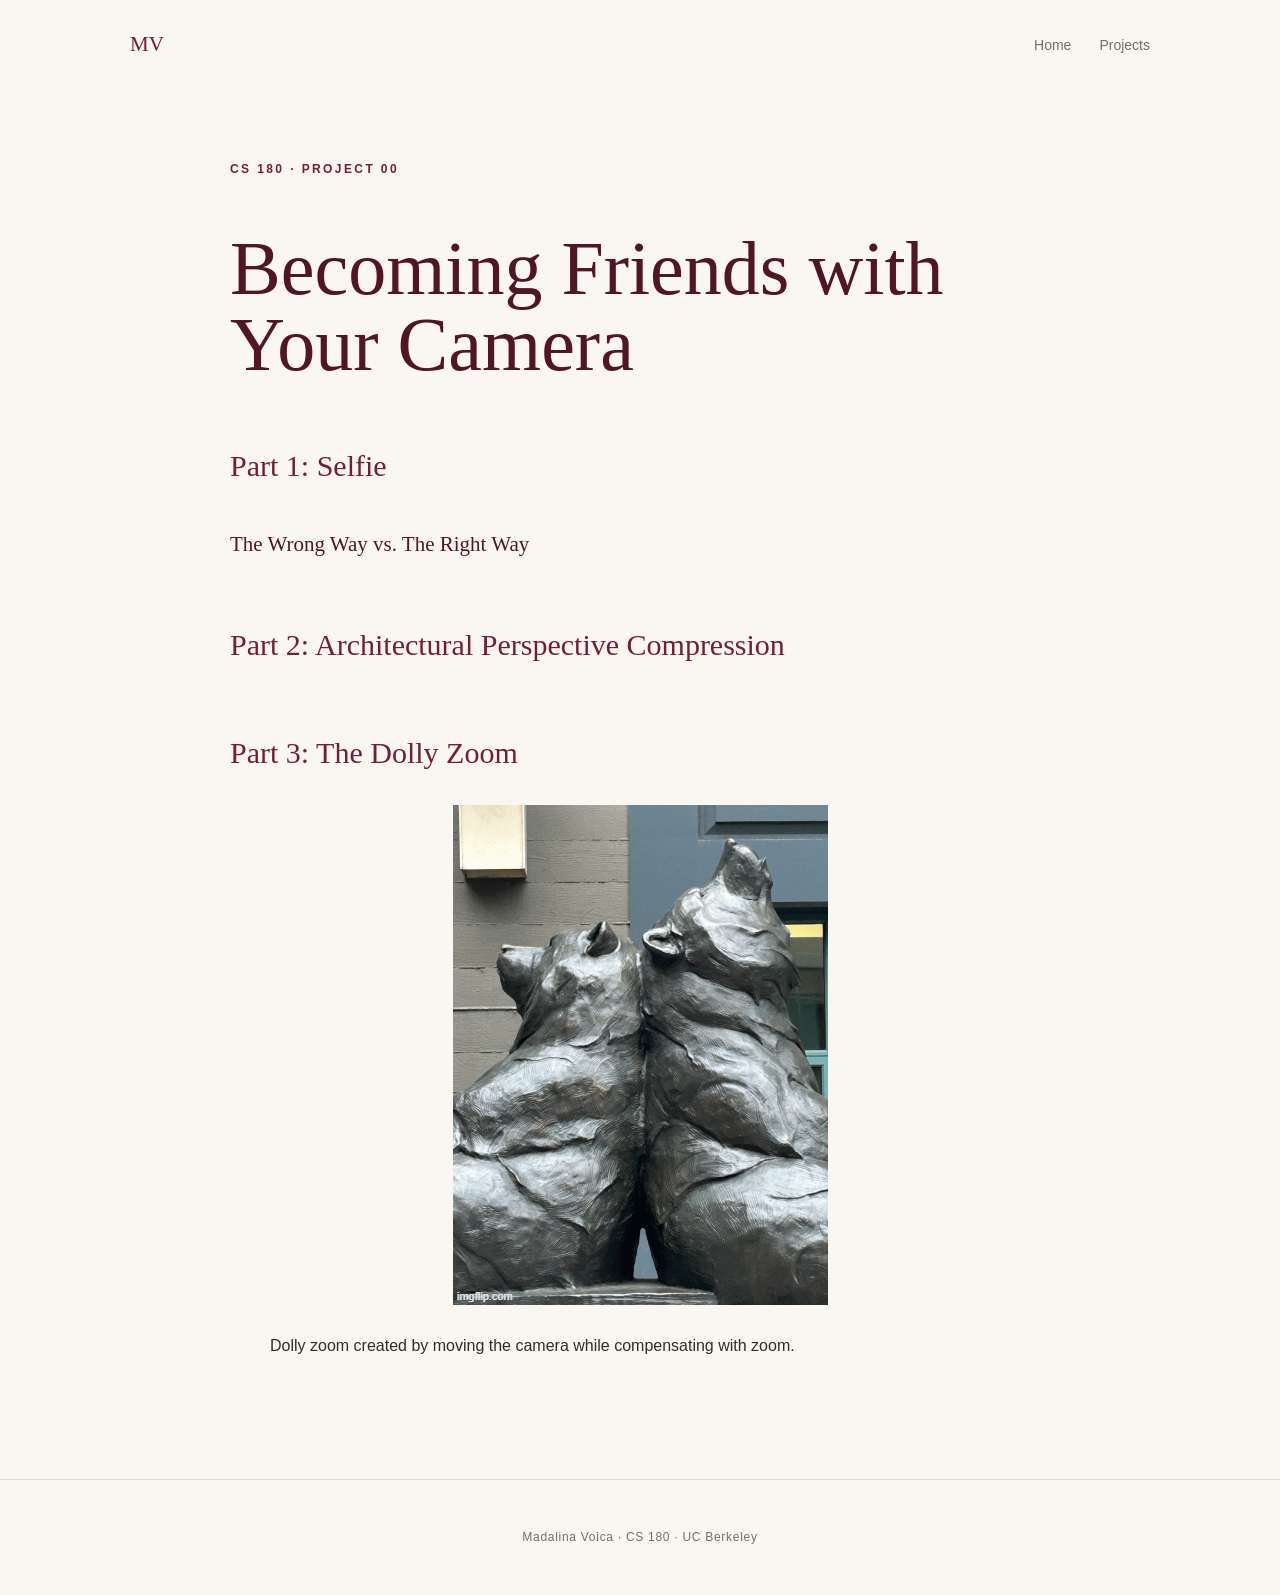
==== 0/index.html @ 6bee02c8 "fixed typo" ====
<!DOCTYPE html>
<html lang="en">
<head>
    <meta charset="UTF-8">
    <meta name="viewport" content="width=device-width, initial-scale=1.0">

    <title>Project 0 | CS180</title>

    <link rel="stylesheet" href="../style.css">
</head>

<body>

    <header class="site-header">
        <a class="logo" href="../index.html">MV</a>

        <nav>
            <a href="../index.html">Home</a>
            <a href="../index.html#projects">Projects</a>
        </nav>
    </header>

    <main class="page-container">

        <p class="eyebrow">CS 180 · Project 00</p>

        <h1 class="page-title">
            Becoming Friends with Your Camera
        </h1>


        <h2>Part 1: Selfie</h2>

        <h3>The Wrong Way vs. The Right Way</h3>

       

        <!--images here -->


        <h2>Part 2: Architectural Perspective Compression</h2>

      
        <!--images here -->


        <h2>Part 3: The Dolly Zoom</h2>

        <figure>
        <img src="./images/dolly_zoom.gif" alt="Dolly zoom effect">
        <figcaption>
            Dolly zoom created by moving the camera while compensating with zoom.
        </figcaption>


        <!-- your images / GIF here -->

    </main>

    <footer>
        <p>Madalina Voica · CS 180 · UC Berkeley</p>
    </footer>

</body>
</html>
---- style.css ----
:root {
    --cream: #faf7f2;
    --blush: #f4e7e8;
    --maroon: #741f31;
    --maroon-dark: #521622;

    --text: #342a2b;
    --text-light: #786b6d;
    --border: #e4d8d6;
}

* {
    box-sizing: border-box;
}

html {
    scroll-behavior: smooth;
}

body {
    margin: 0;

    background: var(--cream);
    color: var(--text);

    font-family: "Helvetica Neue", Arial, sans-serif;

    line-height: 1.6;
}

a {
    color: inherit;
    text-decoration: none;
}


/* Header */

.site-header {
    max-width: 1100px;
    margin: 0 auto;

    padding: 28px 40px;

    display: flex;
    justify-content: space-between;
    align-items: center;
}

.logo {
    font-family: Georgia, "Times New Roman", serif;
    font-size: 21px;

    color: var(--maroon);
}

nav {
    display: flex;
    gap: 28px;
}

nav a {
    font-size: 14px;
    color: var(--text-light);
}

nav a:hover {
    color: var(--maroon);
}


/* Hero */

.hero {
    max-width: 1000px;

    margin: 100px auto 140px;

    padding: 0 40px;
}

.eyebrow {
    margin: 0 0 18px;

    color: var(--maroon);

    text-transform: uppercase;
    letter-spacing: 0.2em;

    font-size: 12px;
    font-weight: 600;
}

.hero h1 {
    margin: 0;

    font-family: Georgia, "Times New Roman", serif;

    font-size: clamp(58px, 8vw, 105px);
    line-height: 0.95;

    font-weight: 400;
    letter-spacing: -0.04em;

    color: var(--maroon-dark);
}

.hero h1 span {
    display: block;

    font-style: italic;

    color: var(--maroon);
}

.hero-description {
    max-width: 560px;

    margin-top: 30px;

    font-family: Georgia, "Times New Roman", serif;

    font-size: 19px;

    color: var(--text-light);
}


/* Projects */

.projects-section {
    background: var(--blush);

    padding: 90px 40px 110px;
}

.section-heading,
.project-list {
    max-width: 1000px;

    margin-left: auto;
    margin-right: auto;
}

.section-heading {
    margin-bottom: 35px;
}

.section-heading h2 {
    margin: 0;

    font-family: Georgia, "Times New Roman", serif;

    font-size: 48px;
    font-weight: 400;

    color: var(--maroon-dark);
}

.project-list {
    border-top: 1px solid var(--border);
}

.project-row {
    display: grid;
    grid-template-columns: 60px 1fr 40px;

    gap: 20px;

    align-items: center;

    padding: 30px 0;

    border-bottom: 1px solid var(--border);

    transition: padding-left 0.2s ease;
}

.project-row:hover {
    padding-left: 8px;
}

.project-number {
    font-family: Georgia, "Times New Roman", serif;

    font-style: italic;
    font-size: 17px;

    color: var(--maroon);
}

.project-row h3 {
    margin: 0 0 4px;

    font-family: Georgia, "Times New Roman", serif;

    font-size: 24px;
    font-weight: 400;

    color: var(--maroon-dark);
}

.project-row p {
    margin: 0;

    font-size: 14px;

    color: var(--text-light);
}

.arrow {
    text-align: right;

    color: var(--maroon);

    font-size: 20px;
}


/* General project pages */

.page-container {
    max-width: 900px;

    margin: 70px auto 120px;

    padding: 0 40px;
}

.page-title {
    margin-bottom: 25px;

    font-family: Georgia, "Times New Roman", serif;

    font-size: clamp(46px, 7vw, 76px);
    line-height: 1;

    font-weight: 400;

    color: var(--maroon-dark);
}

.page-container h2 {
    margin-top: 60px;

    font-family: Georgia, "Times New Roman", serif;

    font-size: 30px;
    font-weight: 400;

    color: var(--maroon);
}

.page-container h3 {
    margin-top: 38px;

    font-family: Georgia, "Times New Roman", serif;

    font-size: 21px;
    font-weight: 400;

    color: var(--maroon-dark);
}

.page-container img {
    display: block;

    max-width: 100%;

    margin: 28px auto;
}


/* Footer */

footer {
    padding: 36px;

    text-align: center;

    border-top: 1px solid var(--border);

    font-size: 12px;
    letter-spacing: 0.06em;

    color: var(--text-light);
}


/* Mobile */

@media (max-width: 600px) {

    .site-header {
        padding: 22px;
    }

    .hero {
        margin: 65px auto 90px;

        padding: 0 22px;
    }

    .projects-section {
        padding: 65px 22px 80px;
    }

    .project-row {
        grid-template-columns: 45px 1fr 25px;
    }

    .page-container {
        padding: 0 22px;
    }
}
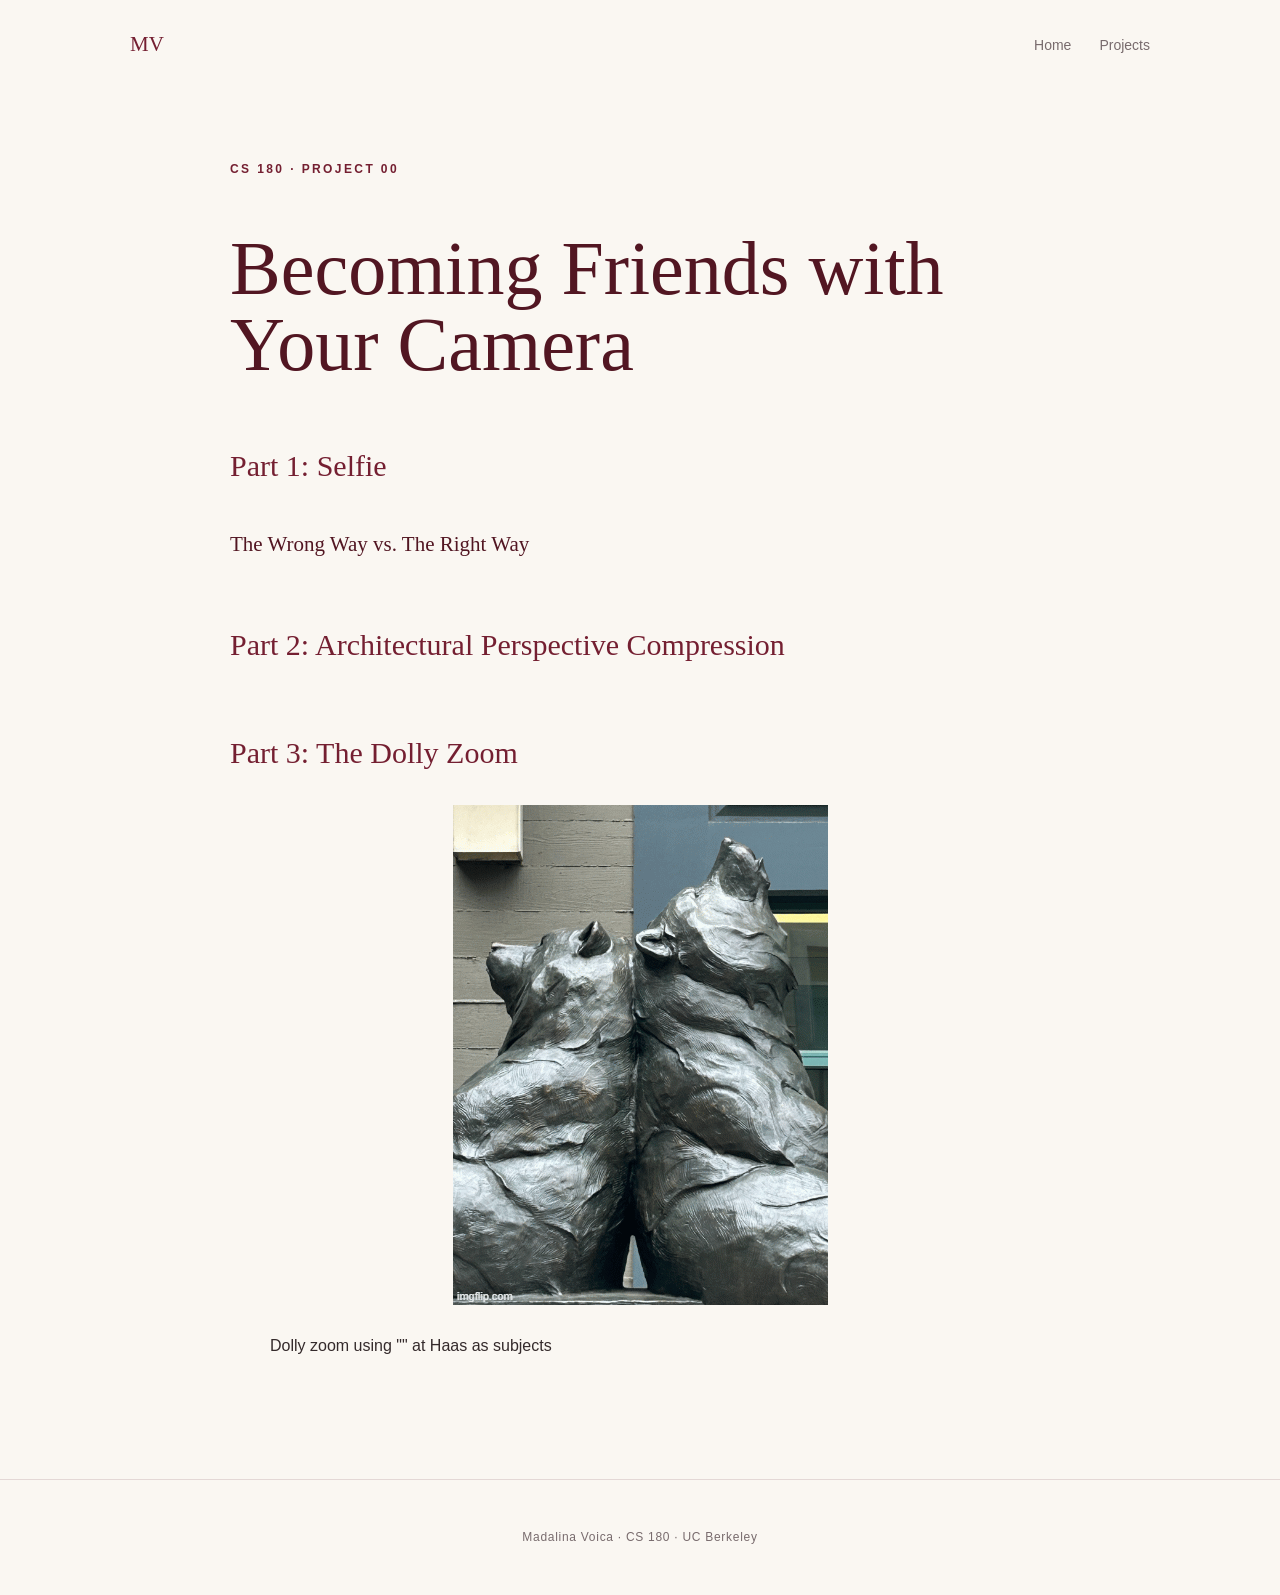
==== commit 5898aef8: "Update index.html" ====
--- a/0/index.html
+++ b/0/index.html
@@ -47,9 +47,9 @@
         <h2>Part 3: The Dolly Zoom</h2>
 
         <figure>
-        <img src="./images/dolly_zoom.gif" alt="Dolly zoom effect">
+        <img src="./images/b02m7a.gif" alt="Dolly zoom effect">
         <figcaption>
-            Dolly zoom created by moving the camera while compensating with zoom.
+            Dolly zoom using "" at Haas as subjects
         </figcaption>
 
 
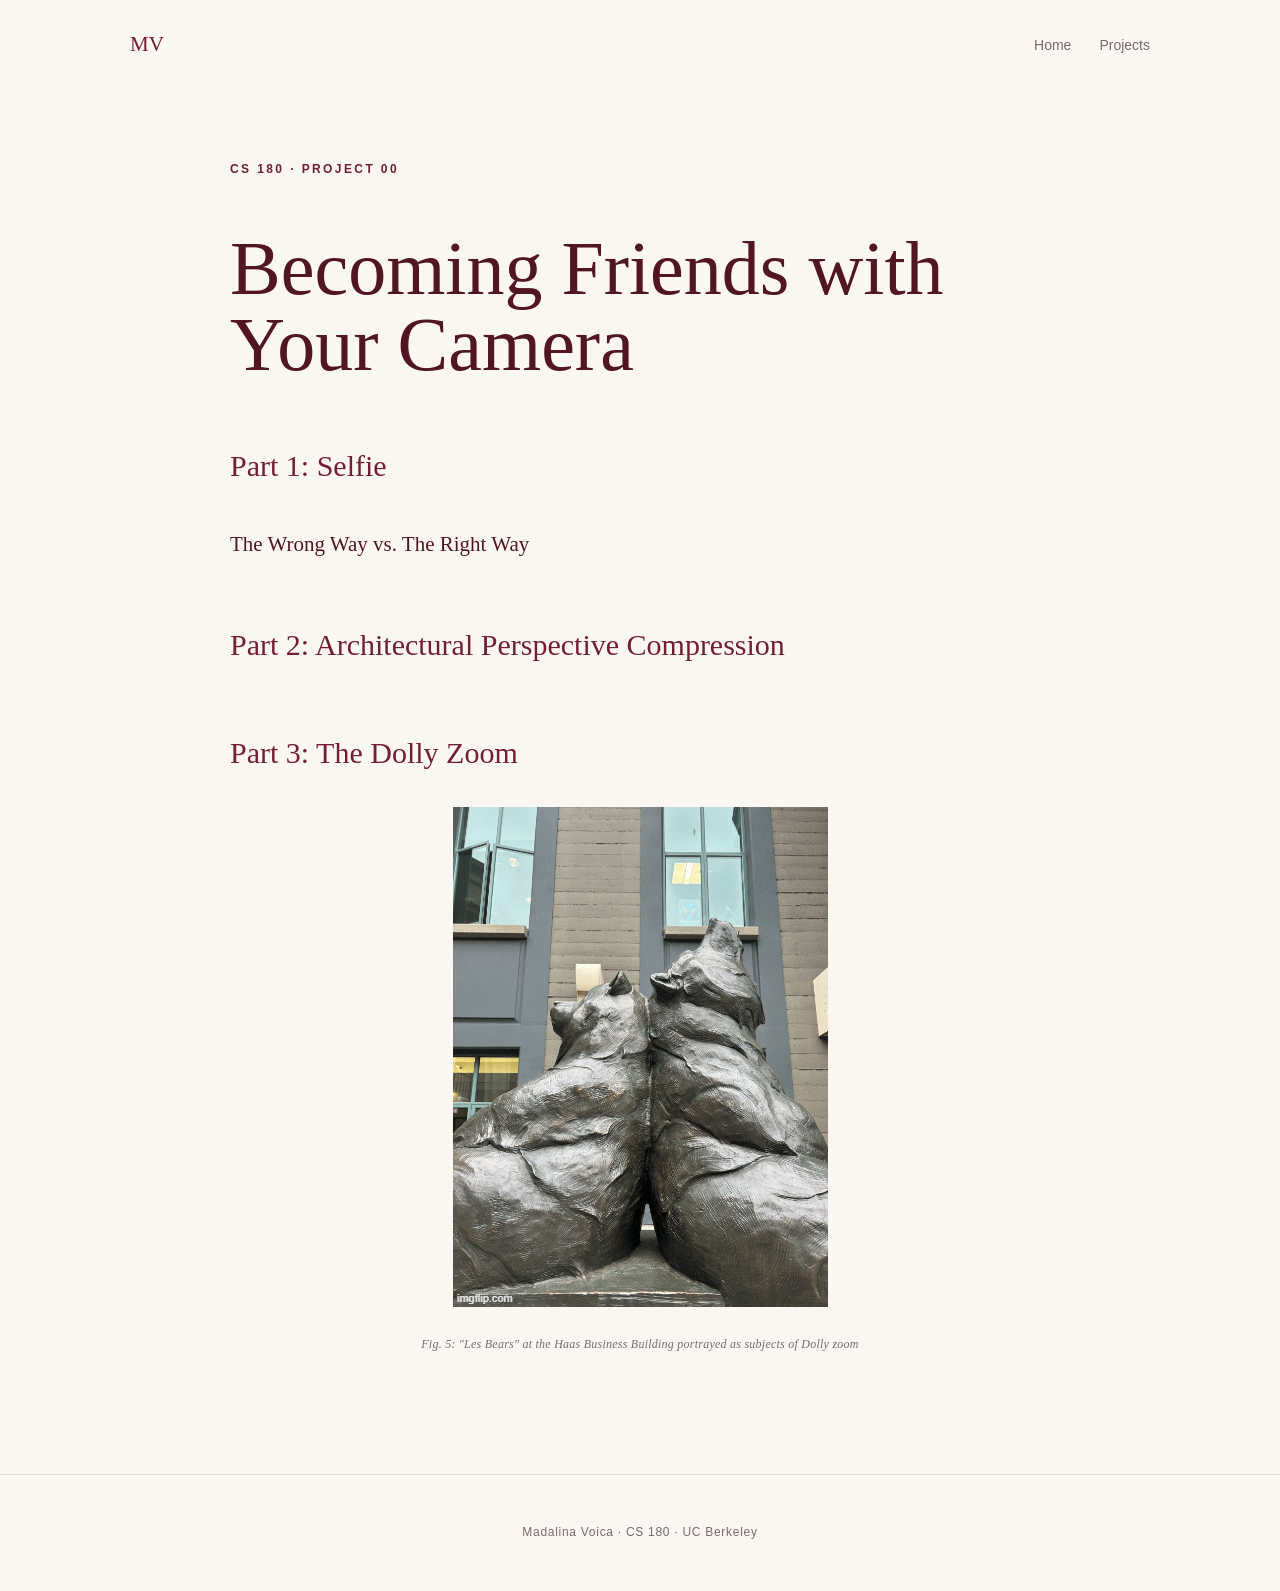
==== commit cb848ff2: "Update index.html updated caption of dolly zoom" ====
--- a/0/index.html
+++ b/0/index.html
@@ -49,7 +49,7 @@
         <figure>
         <img src="./images/b02m7a.gif" alt="Dolly zoom effect">
         <figcaption>
-            Dolly zoom using "" at Haas as subjects
+           Fig. 5: "Les Bears" at the Haas Business Building portrayed as subjects of Dolly zoom 
         </figcaption>
 
 
--- a/style.css
+++ b/style.css
@@ -270,6 +270,26 @@
     margin: 28px auto;
 }
 
+figure {
+    margin: 30px auto;
+    text-align: center;
+}
+        
+figure img {
+    display: block;
+    max-width: 100%;
+    margin: 0 auto;
+}
+
+figcaption {
+    margin-top: 8px;
+    font-family: Georgia, "Times New Roman", serif;
+    font-size: 12px;
+    font-style: italic;
+    color: var(--text-light);
+    letter-spacing: 0.02em;
+    text-align: center;
+}
 
 /* Footer */
 
@@ -311,5 +331,6 @@
 
     .page-container {
         padding: 0 22px;
-    }
-}
+        
+    }
+}
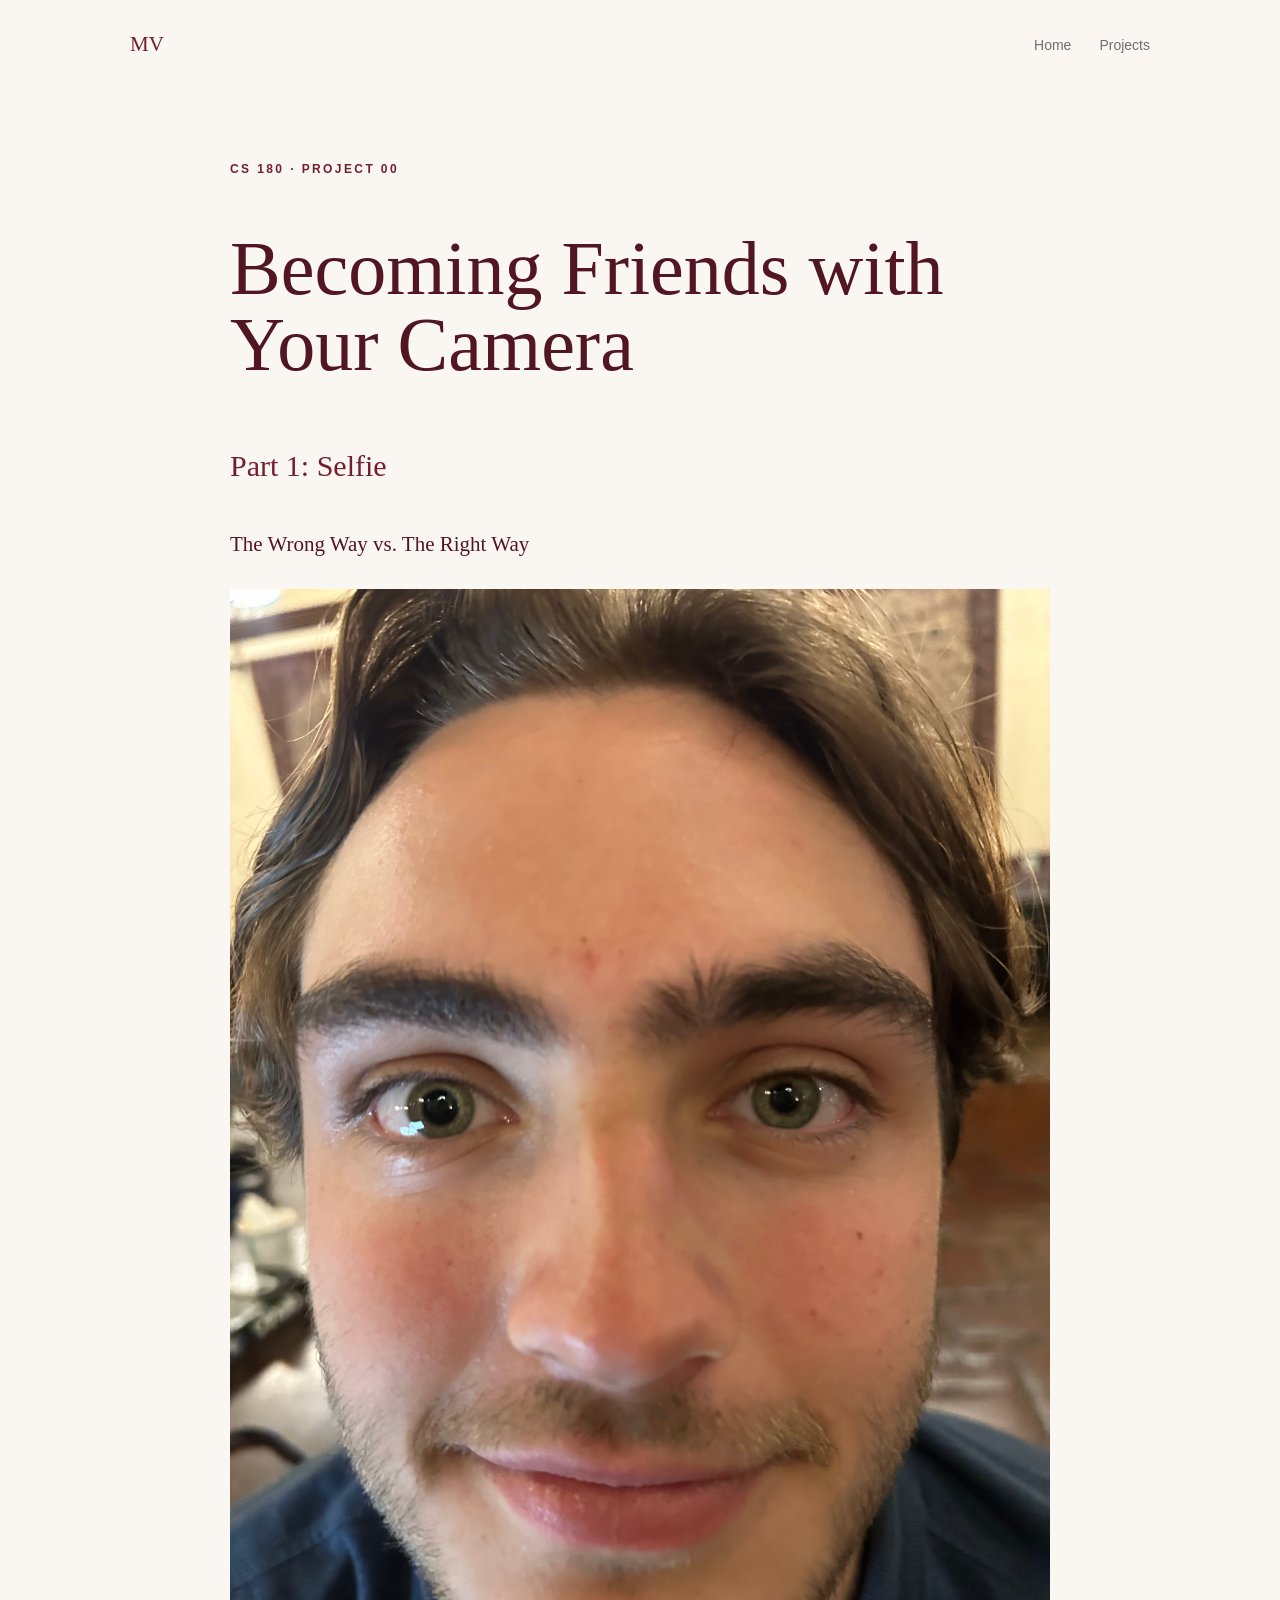
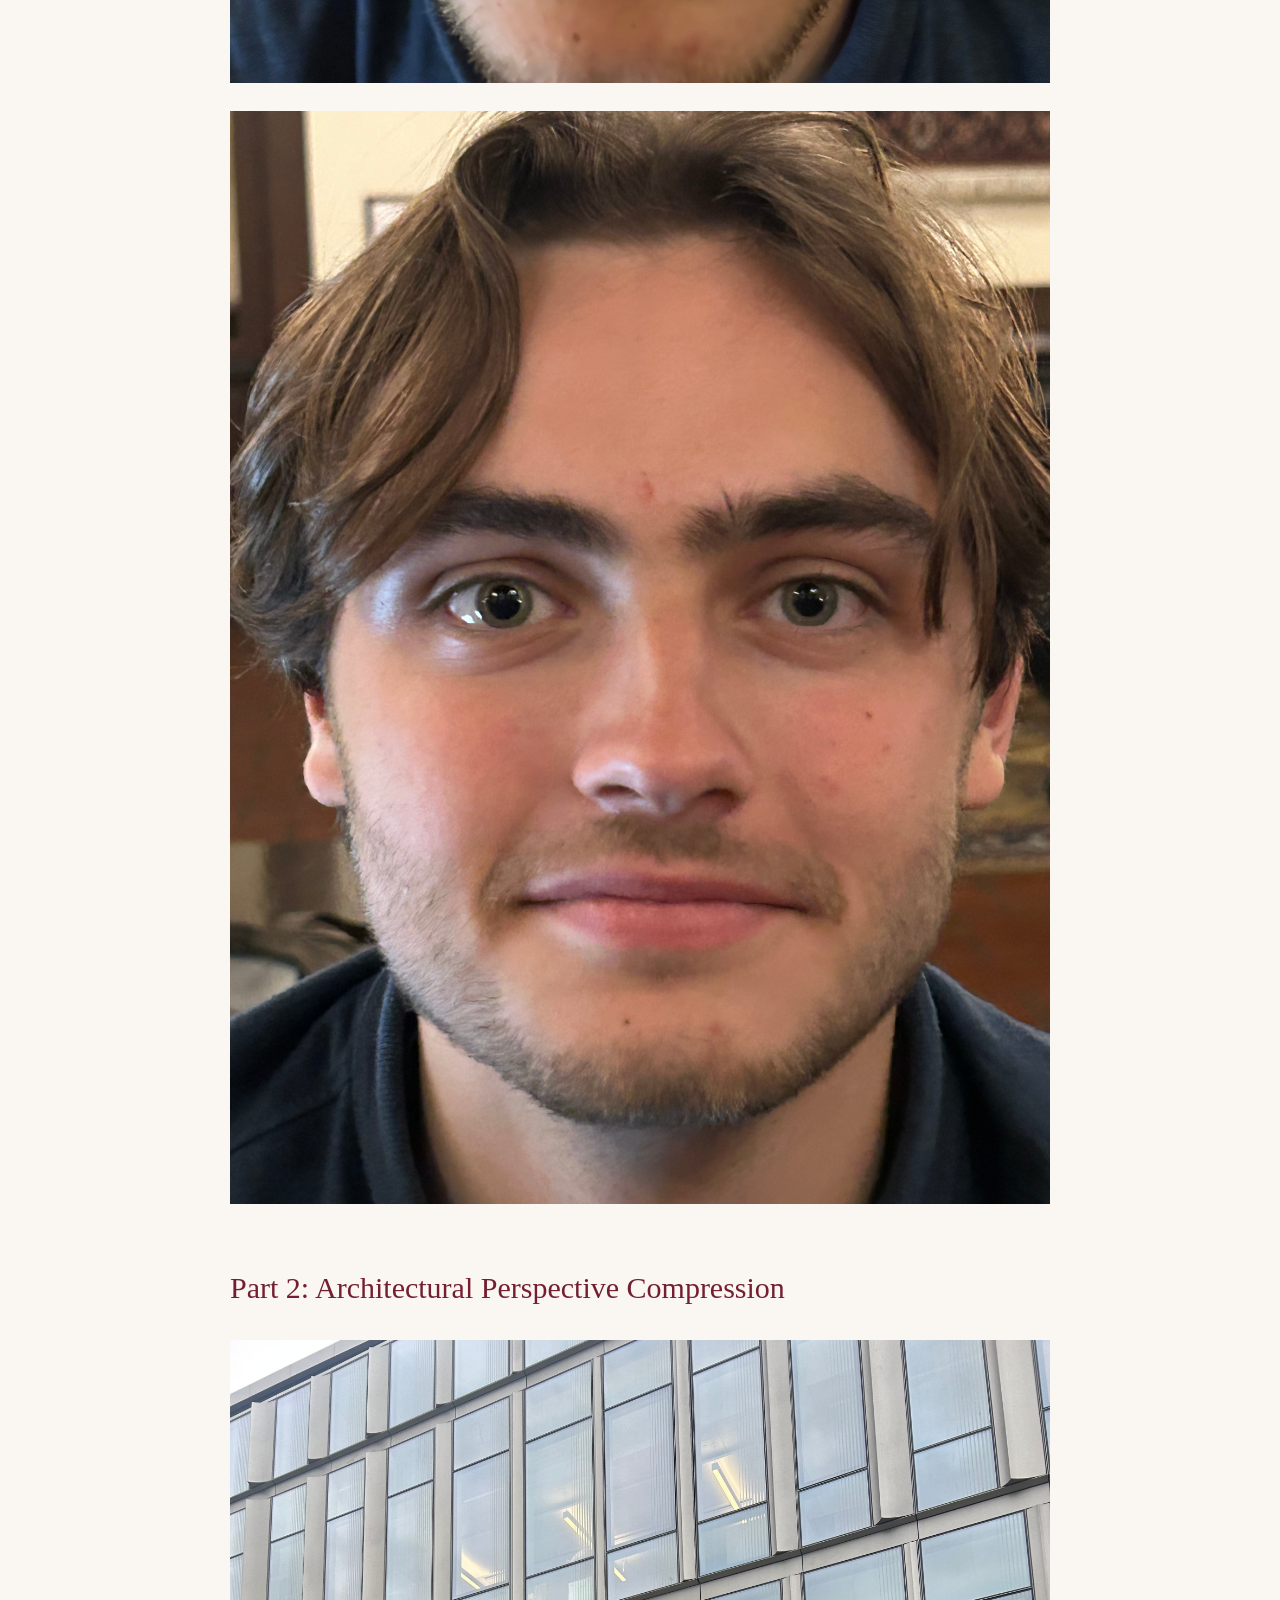
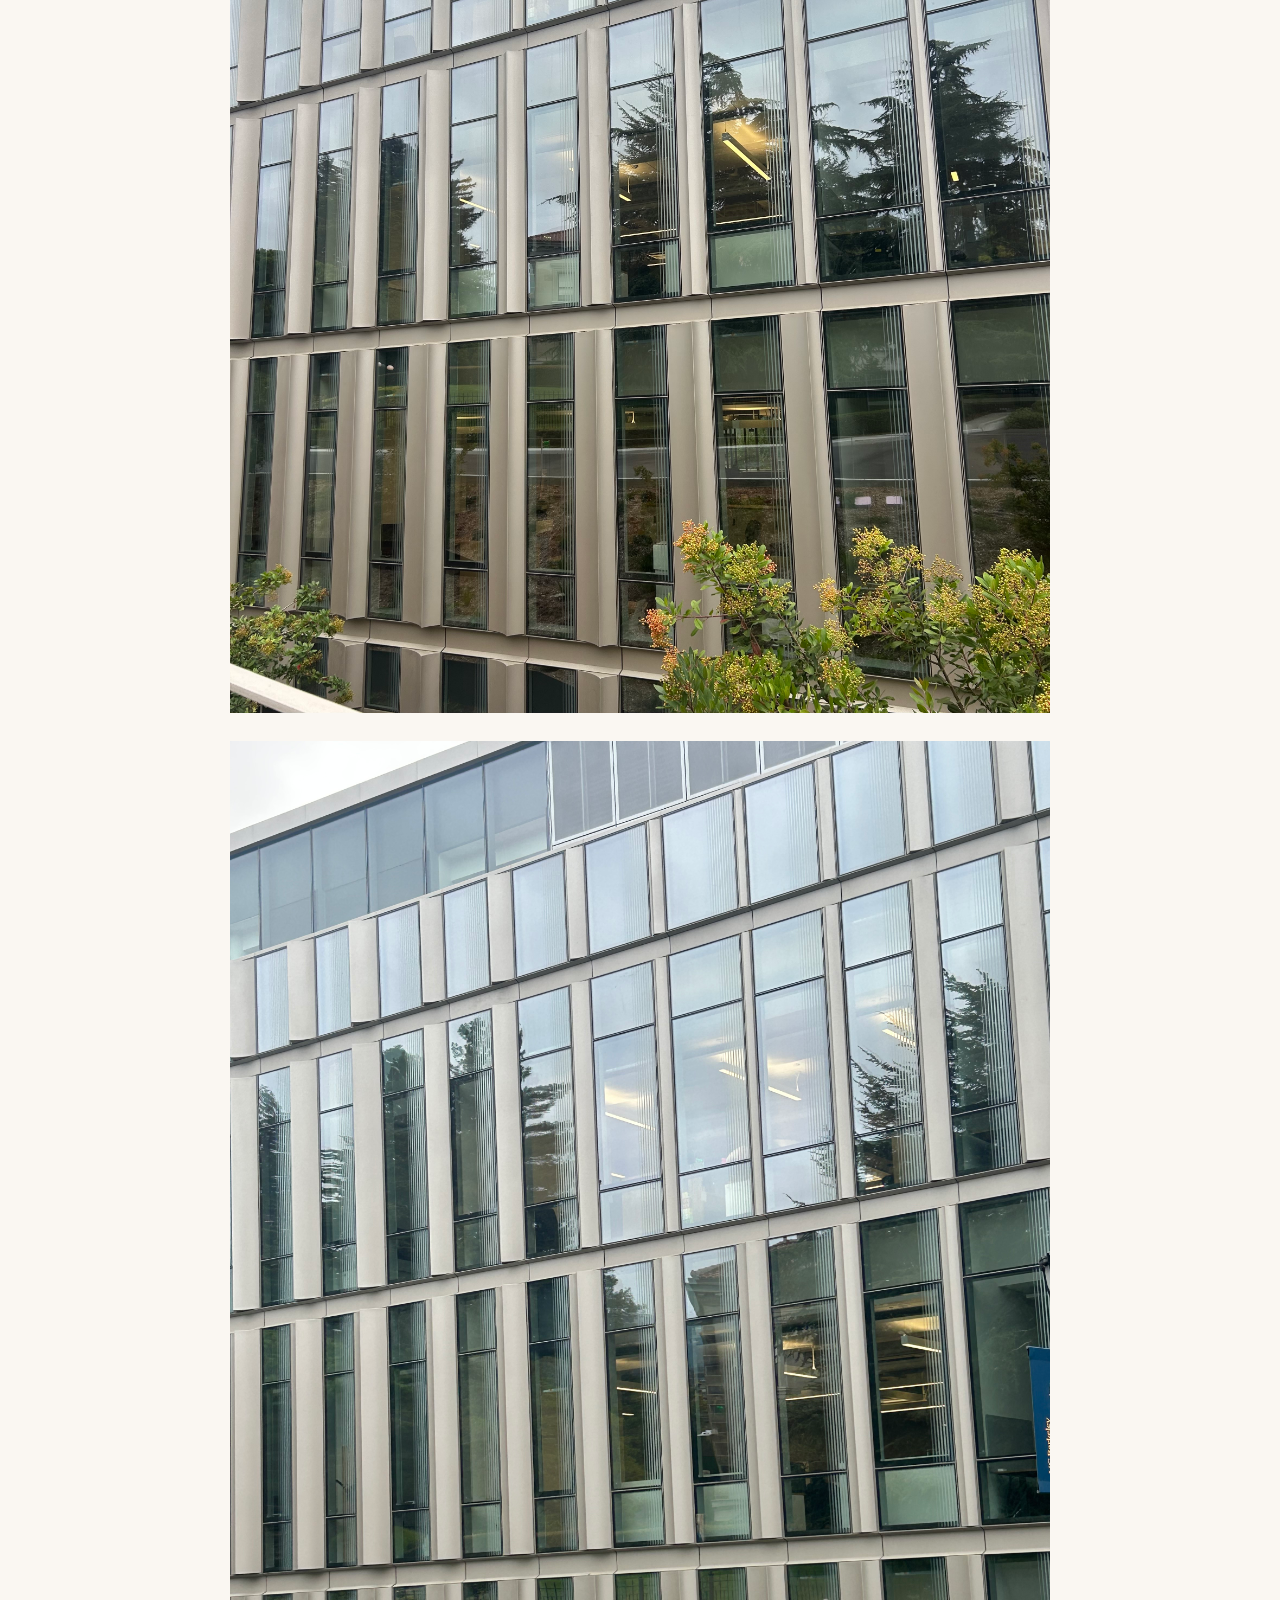
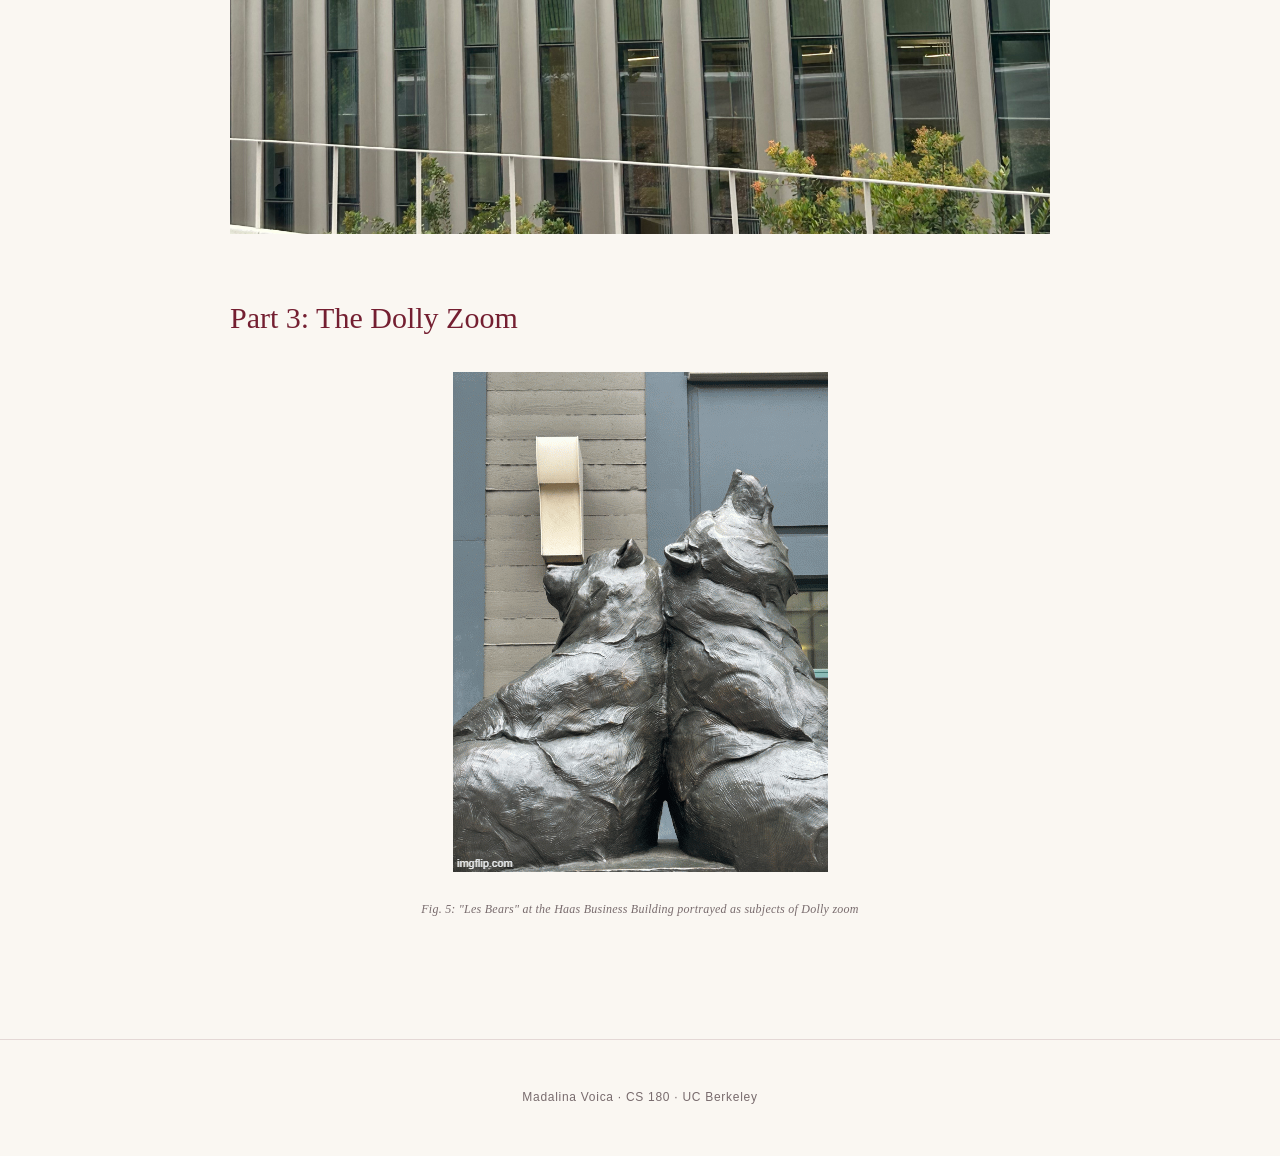
==== commit 855f7b58: "Update index.html" ====
--- a/0/index.html
+++ b/0/index.html
@@ -33,16 +33,19 @@
 
         <h3>The Wrong Way vs. The Right Way</h3>
 
-       
+        <div class="image-row">
+            <img src="./images/face_up_close.jpeg" alt="Fig. 1: Up-close picture">
+            <img src="./images/face_out.jpeg" alt="Fig. 2: Picture taken further back and zoomed in">
+        </div>
 
-        <!--images here -->
+        
 
 
         <h2>Part 2: Architectural Perspective Compression</h2>
-
-      
-        <!--images here -->
-
+        <div class="image-row">
+            <img src="./images/building_up_close.jpeg" alt="Fig. 3: The Gateway Building's facade up close">
+            <img src="./images/building_far.jpeg" alt="Fig. 3: Picture taken further back and zoomed in">
+        </div>
 
         <h2>Part 3: The Dolly Zoom</h2>
 
@@ -53,8 +56,6 @@
         </figcaption>
 
 
-        <!-- your images / GIF here -->
-
     </main>
 
     <footer>
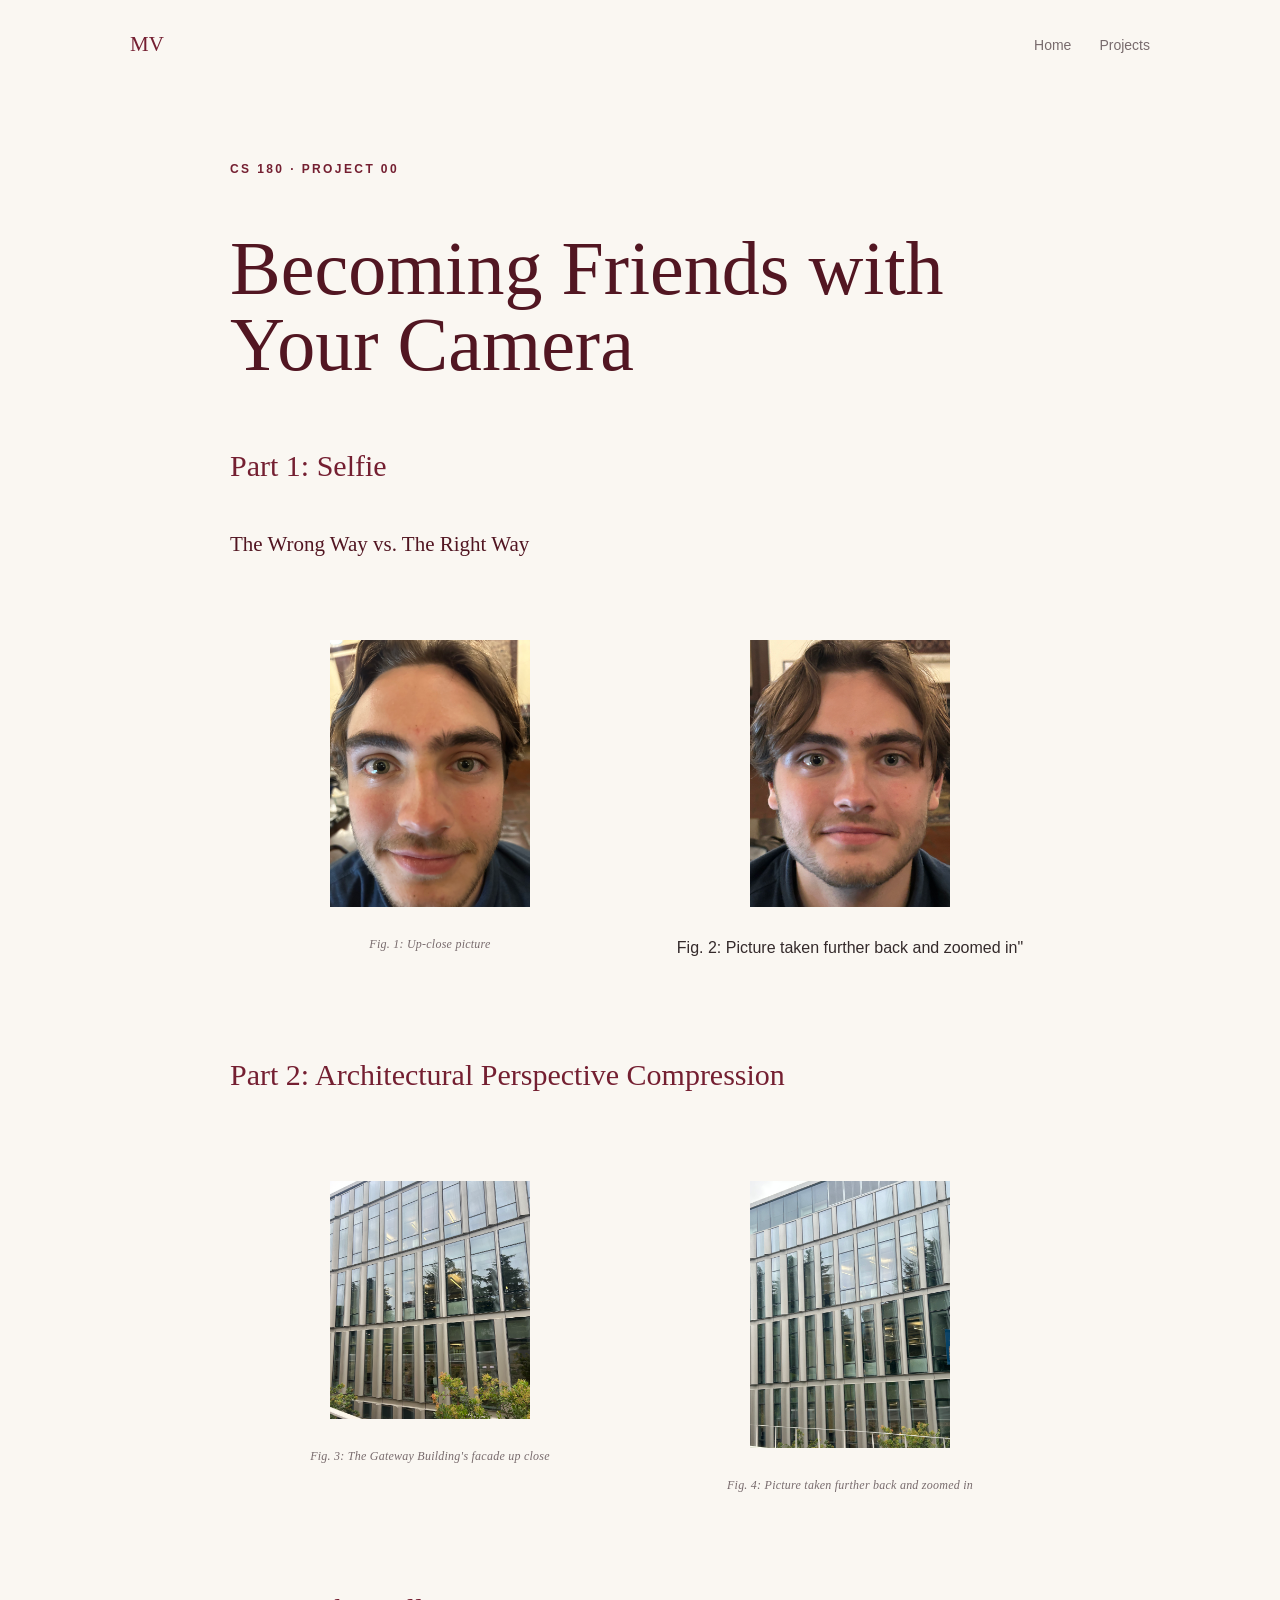
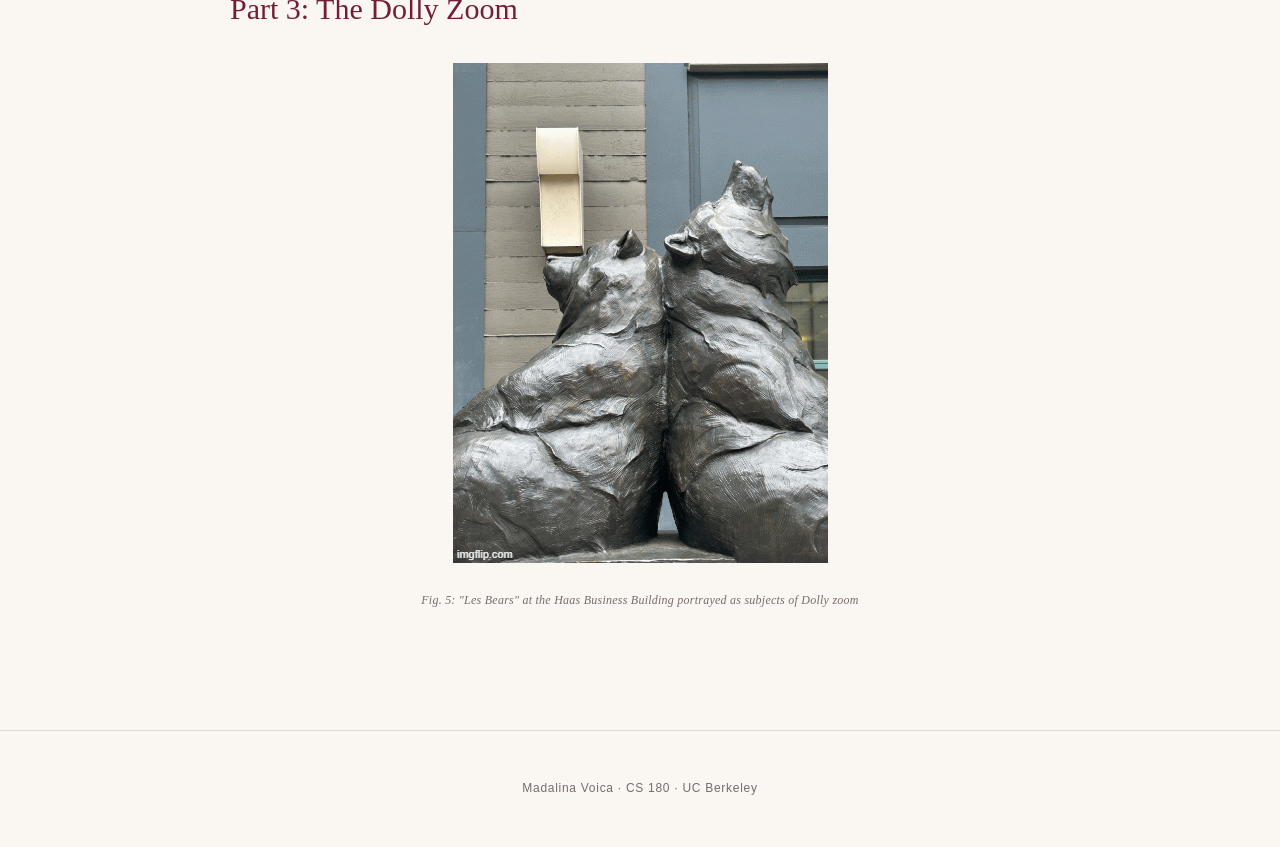
==== commit 8cb8d0ad: "Update index.html" ====
--- a/0/index.html
+++ b/0/index.html
@@ -34,8 +34,16 @@
         <h3>The Wrong Way vs. The Right Way</h3>
 
         <div class="image-row">
-            <img src="./images/face_up_close.jpeg" alt="Fig. 1: Up-close picture">
-            <img src="./images/face_out.jpeg" alt="Fig. 2: Picture taken further back and zoomed in">
+            <figure>
+              <img src="./images/face_up_close.jpeg" alt="Fig. 1: Up-close picture">
+              <figcaption>Fig. 1: Up-close picture</figcaption>
+            </figure>
+
+            <figure>
+              <img src="./images/face_out.jpeg" alt="Fig. 2: Picture taken further back and zoomed in">  
+              <figurecaption>Fig. 2: Picture taken further back and zoomed in"</figurecaption>
+            </figure>
+            
         </div>
 
         
@@ -43,8 +51,16 @@
 
         <h2>Part 2: Architectural Perspective Compression</h2>
         <div class="image-row">
-            <img src="./images/building_up_close.jpeg" alt="Fig. 3: The Gateway Building's facade up close">
-            <img src="./images/building_far.jpeg" alt="Fig. 3: Picture taken further back and zoomed in">
+            <figure>
+                <img src="./images/building_up_close.jpeg" alt="Fig. 3: The Gateway Building's facade up close">
+                <figcaption>Fig. 3: The Gateway Building's facade up close</figcaption>
+            </figure>
+
+            <figure>
+                <img src="./images/building_far.jpeg" alt="Fig. 4: Picture taken further back and zoomed in">
+                <figcaption>Fig. 4: Picture taken further back and zoomed in</figcaption>
+            </figure>
+            
         </div>
 
         <h2>Part 3: The Dolly Zoom</h2>
--- a/style.css
+++ b/style.css
@@ -291,6 +291,15 @@
     text-align: center;
 }
 
+.image-row {
+    display: flex;
+    gap: 20px;
+}
+
+.image-row img {
+    width: 50%;
+    height: auto;
+}
 /* Footer */
 
 footer {
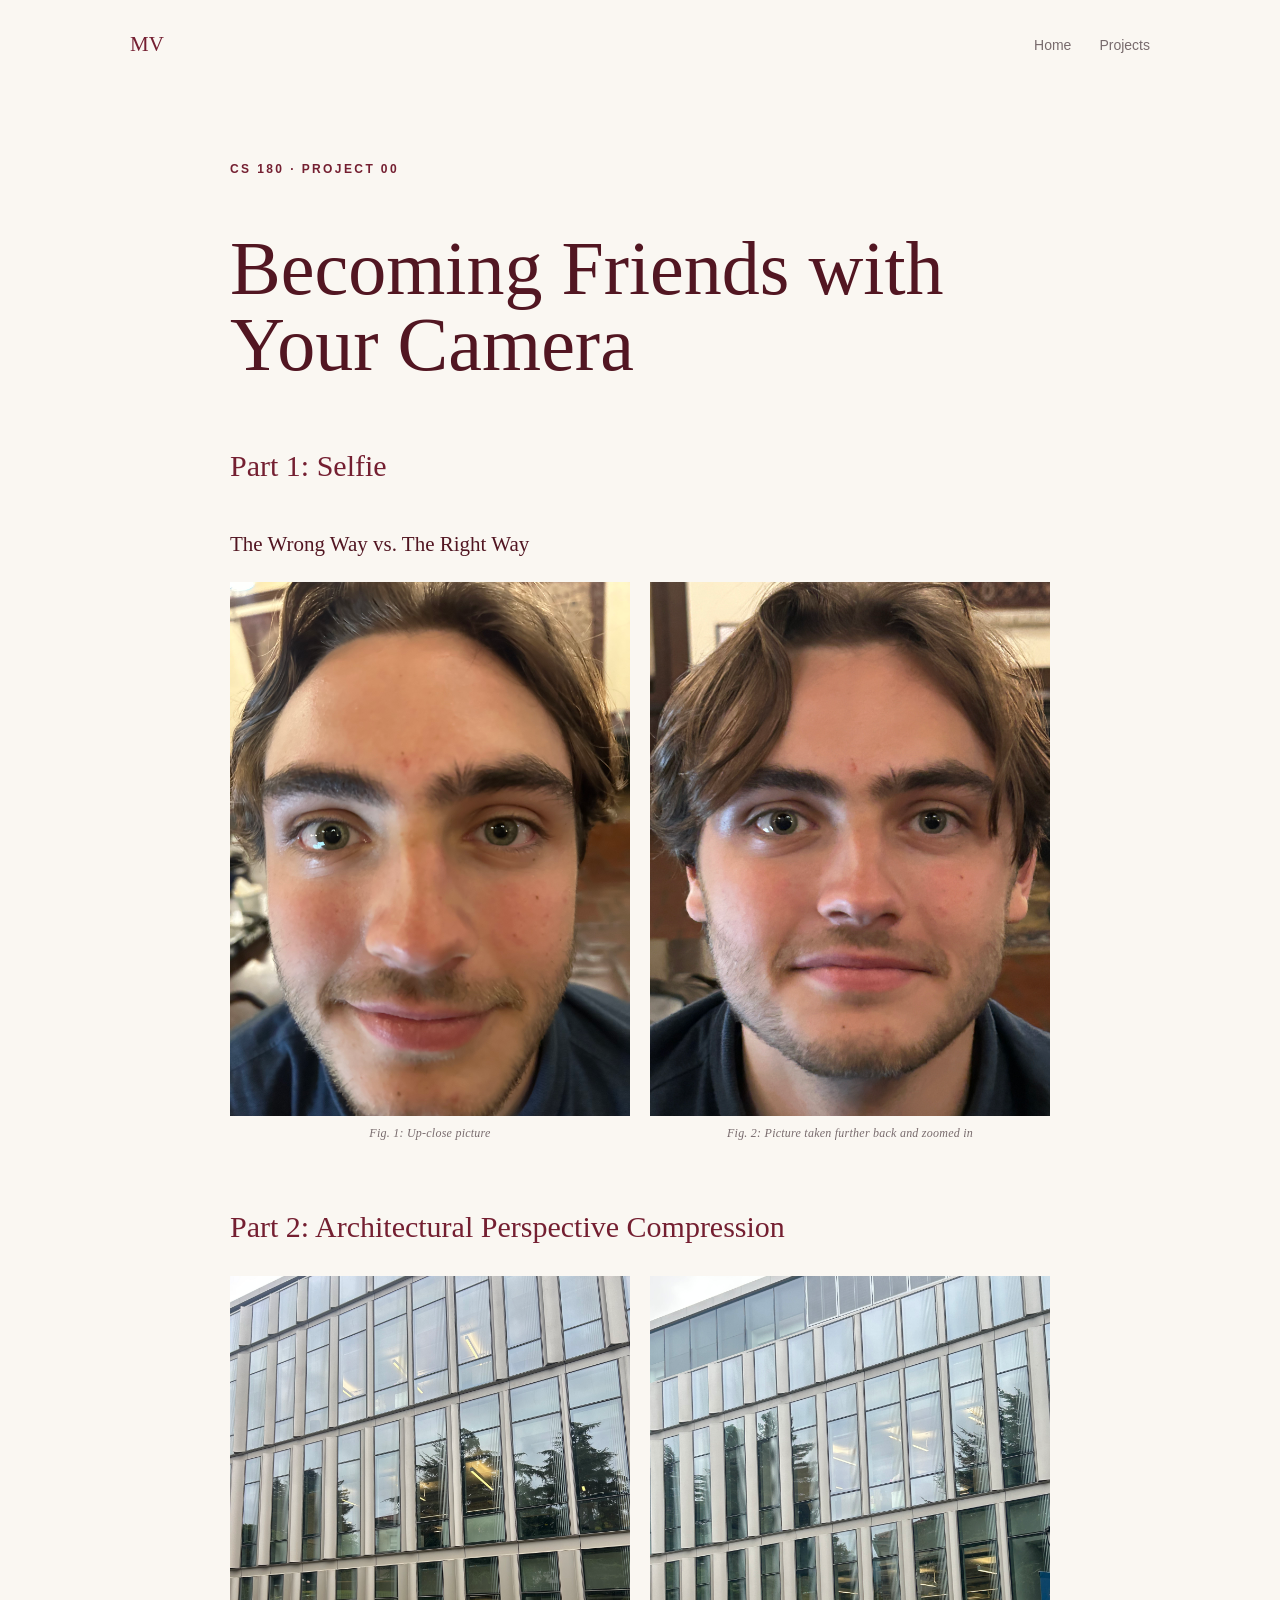
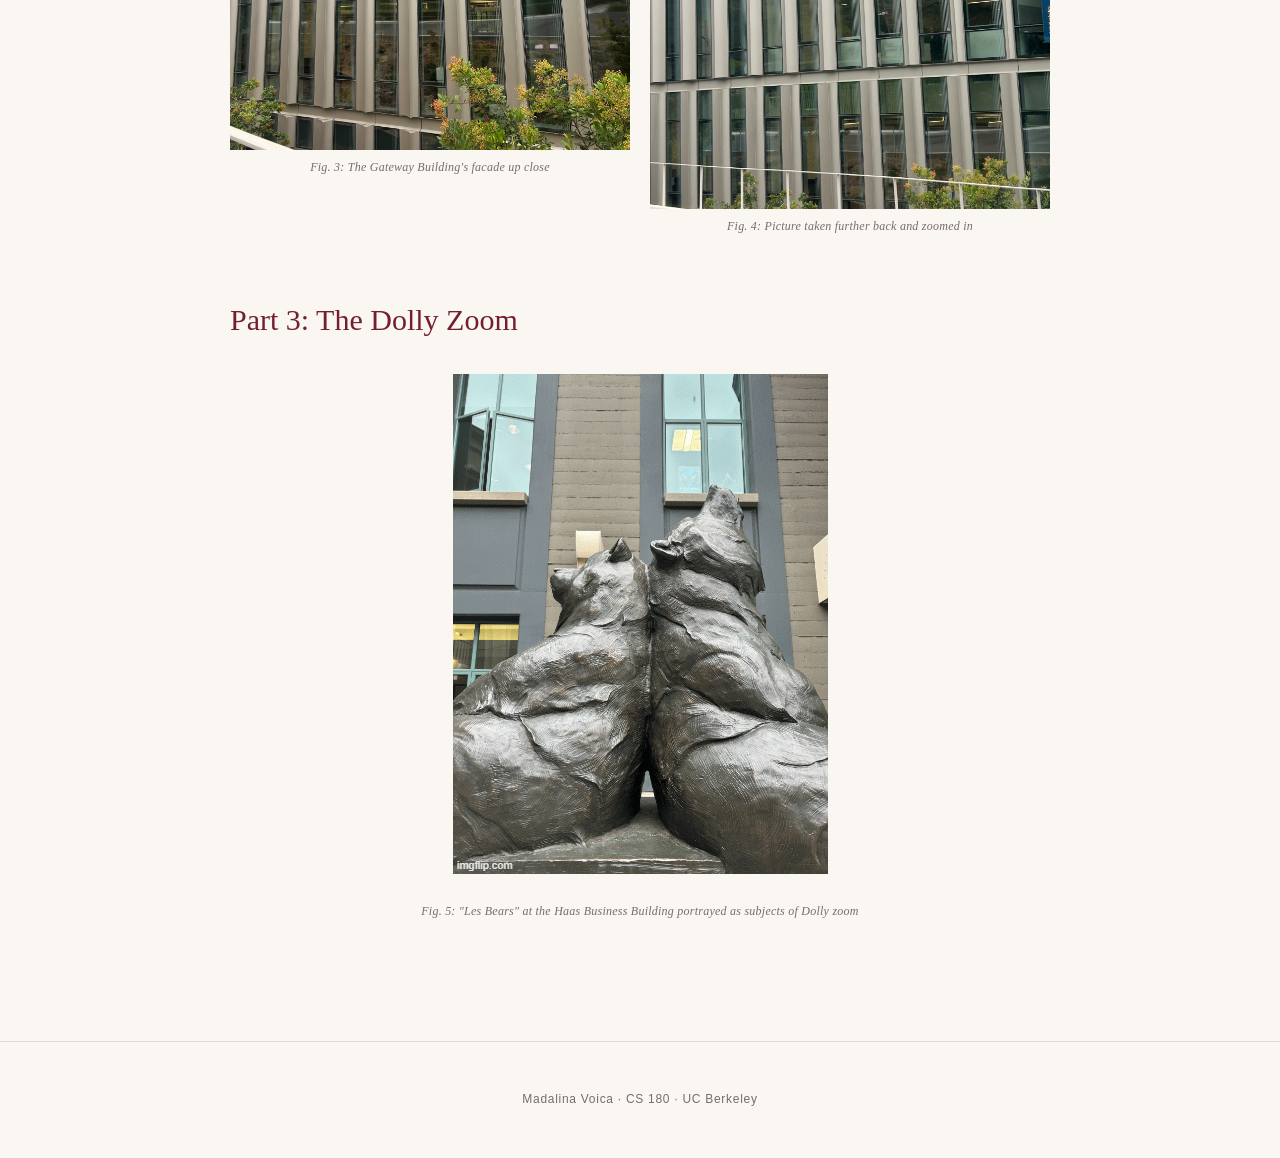
==== commit bec3ae10: "Update index.html" ====
--- a/0/index.html
+++ b/0/index.html
@@ -41,7 +41,7 @@
 
             <figure>
               <img src="./images/face_out.jpeg" alt="Fig. 2: Picture taken further back and zoomed in">  
-              <figurecaption>Fig. 2: Picture taken further back and zoomed in"</figurecaption>
+              <figcaption>Fig. 2: Picture taken further back and zoomed in</figcaption>
             </figure>
             
         </div>
--- a/style.css
+++ b/style.css
@@ -294,11 +294,19 @@
 .image-row {
     display: flex;
     gap: 20px;
-}
-
-.image-row img {
-    width: 50%;
+    align-items: flex-start;
+}
+
+.image-row figure {
+    flex: 1;
+    margin: 0;
+    text-align: center;
+}
+
+.page-container .image-row img {
+    width: 100%;
     height: auto;
+    margin: 0;
 }
 /* Footer */
 
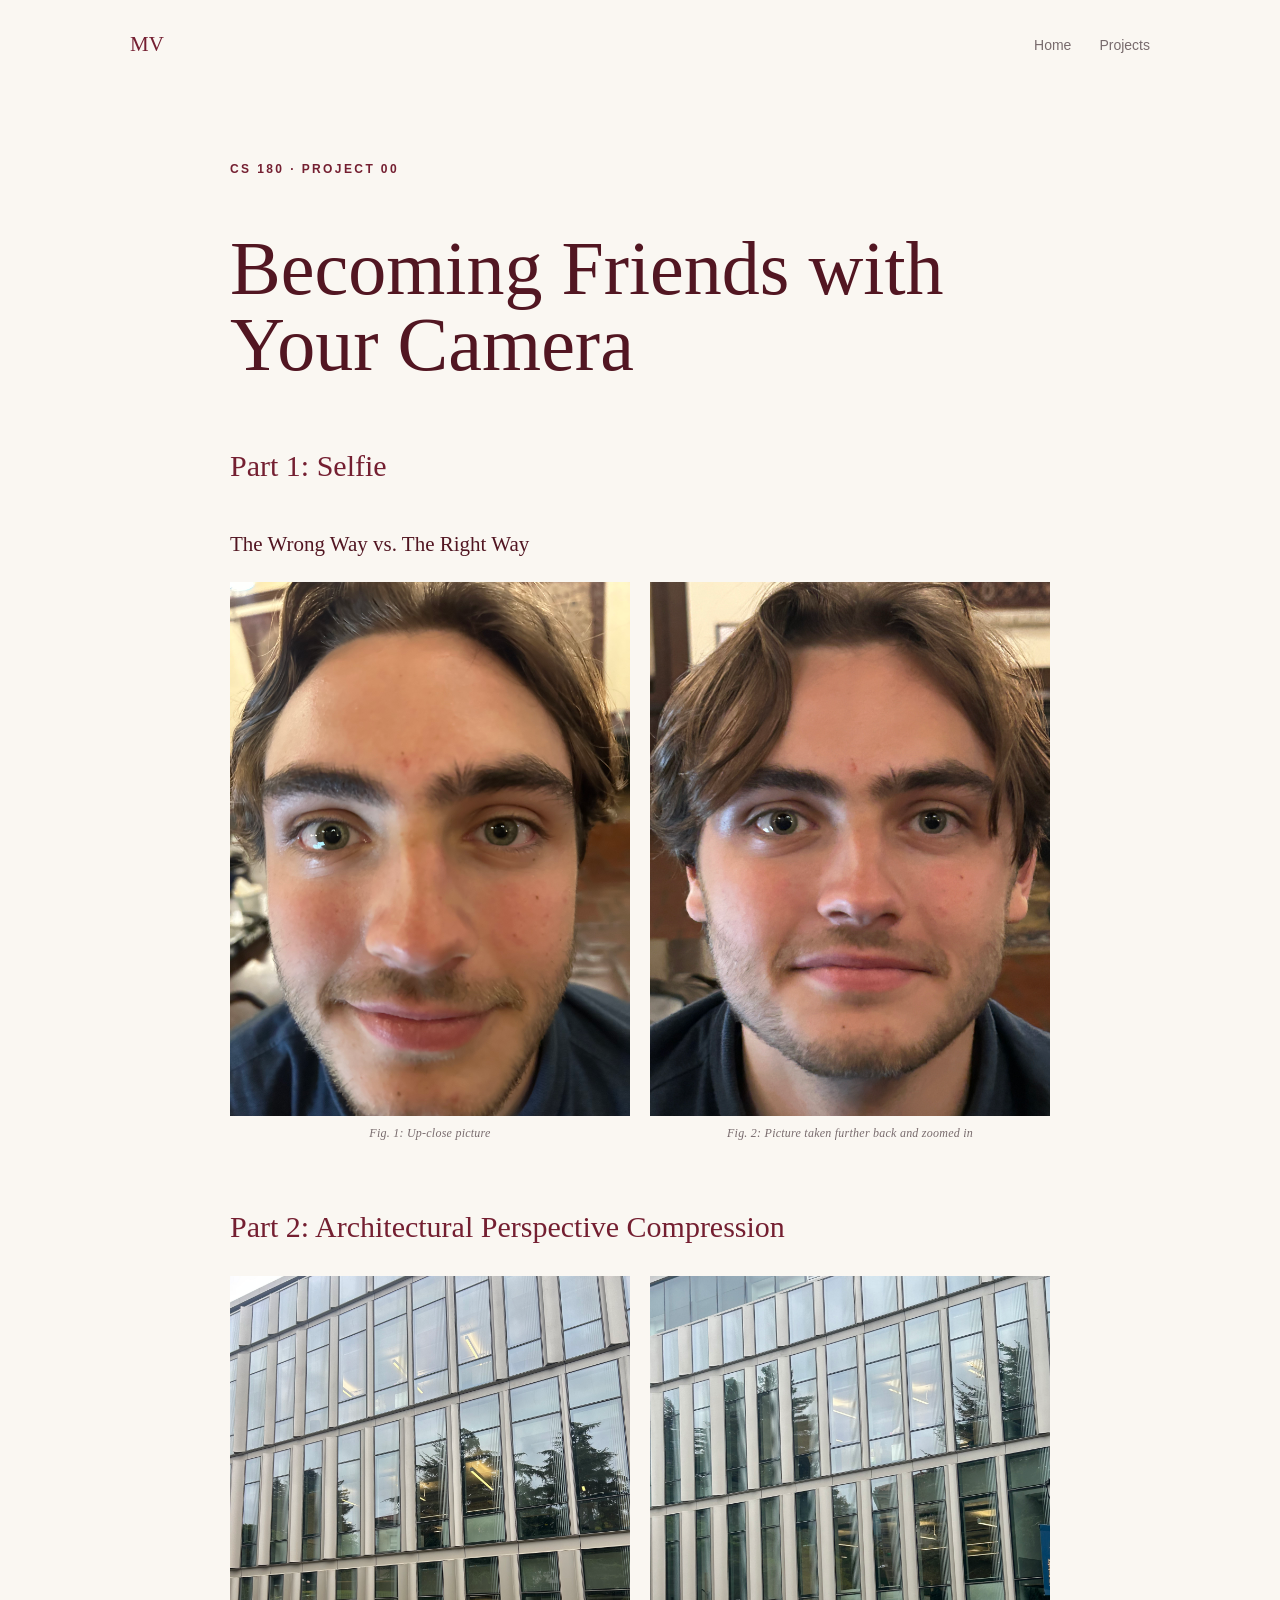
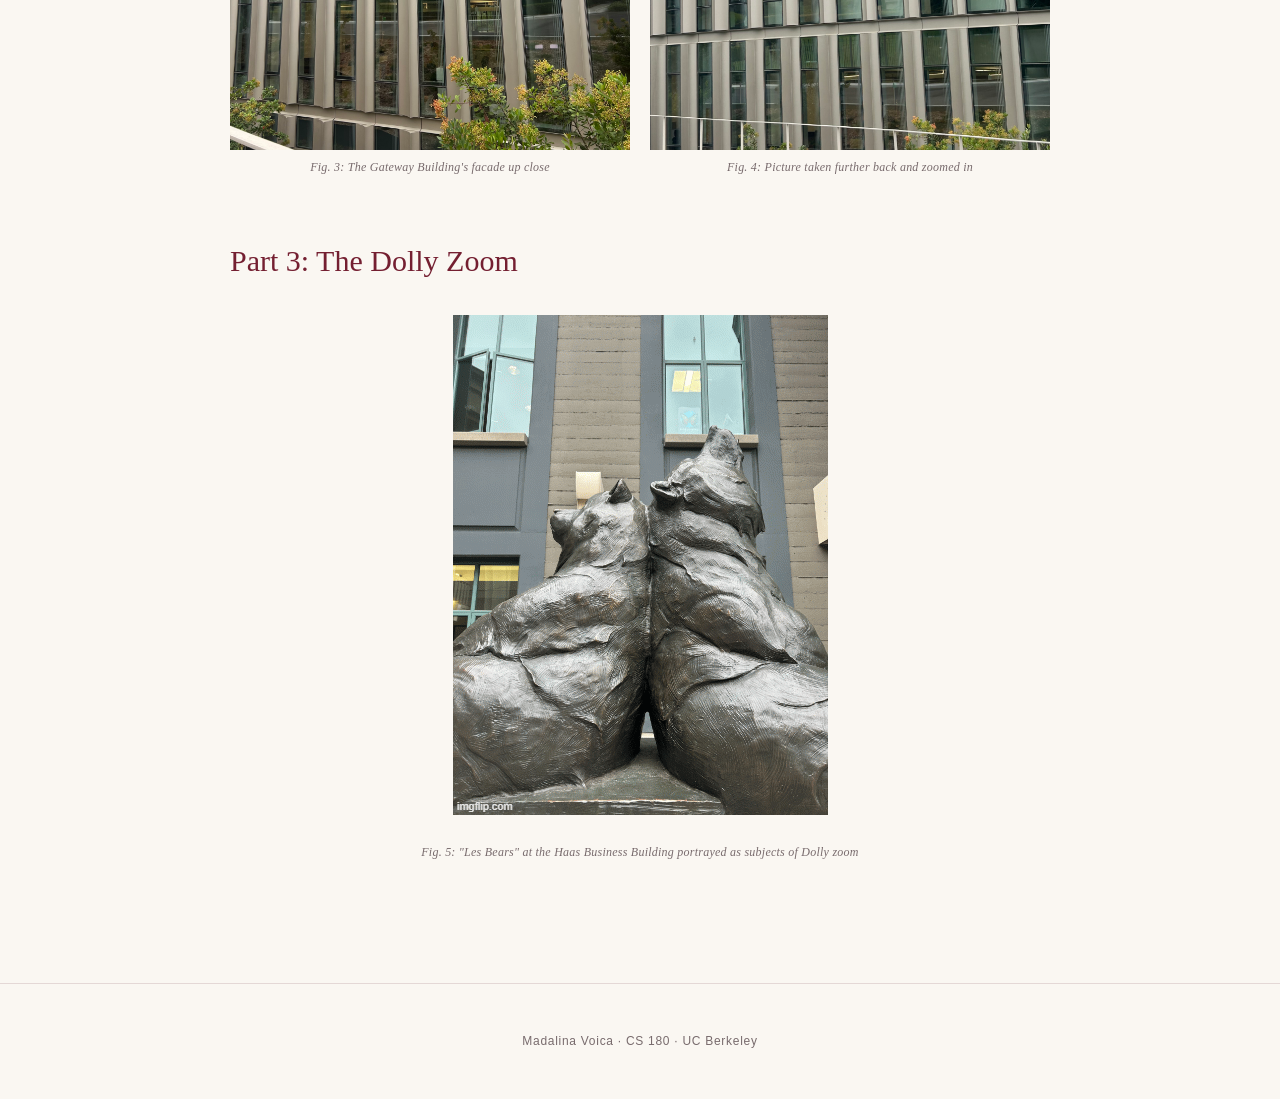
==== commit 27704a7a: "Update index.html" ====
--- a/0/index.html
+++ b/0/index.html
@@ -57,7 +57,7 @@
             </figure>
 
             <figure>
-                <img src="./images/building_far.jpeg" alt="Fig. 4: Picture taken further back and zoomed in">
+                <img src="./images/IMG_3272.jpeg" alt="Fig. 4: Picture taken further back and zoomed in">
                 <figcaption>Fig. 4: Picture taken further back and zoomed in</figcaption>
             </figure>
             
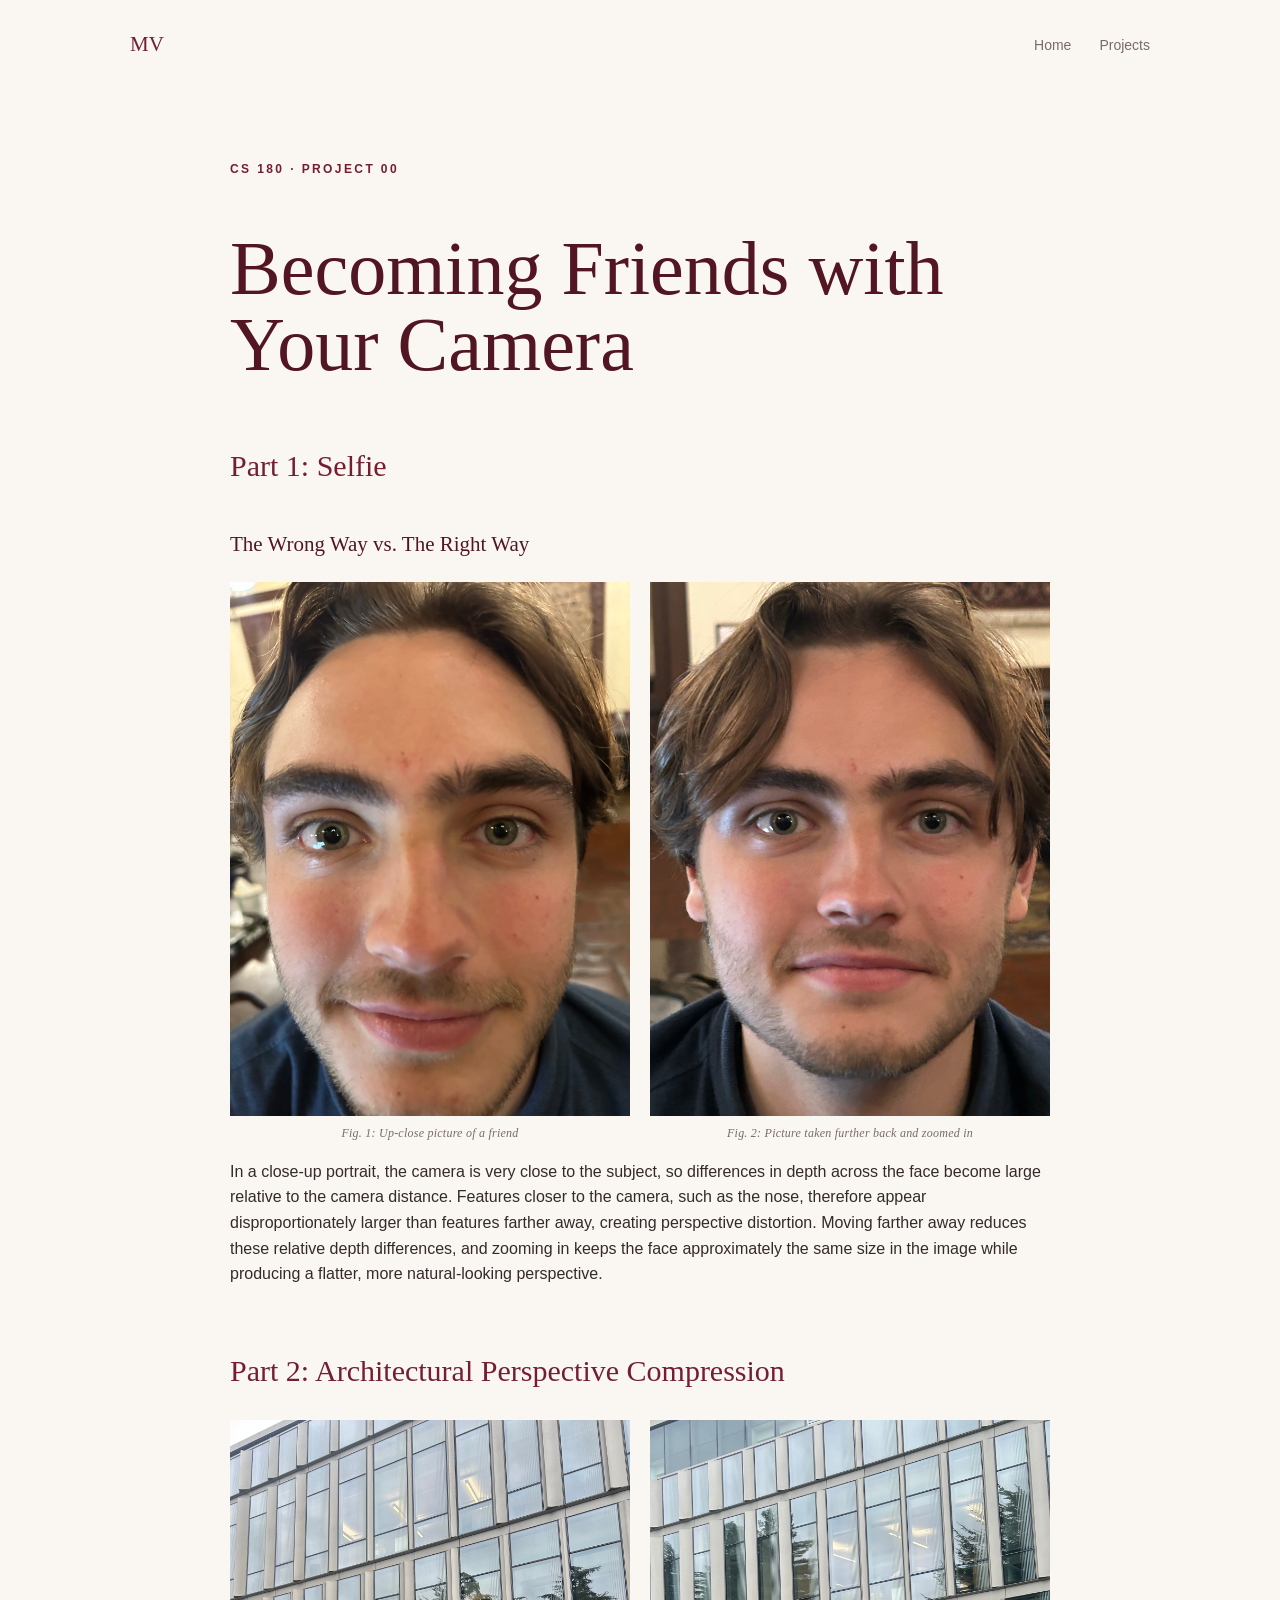
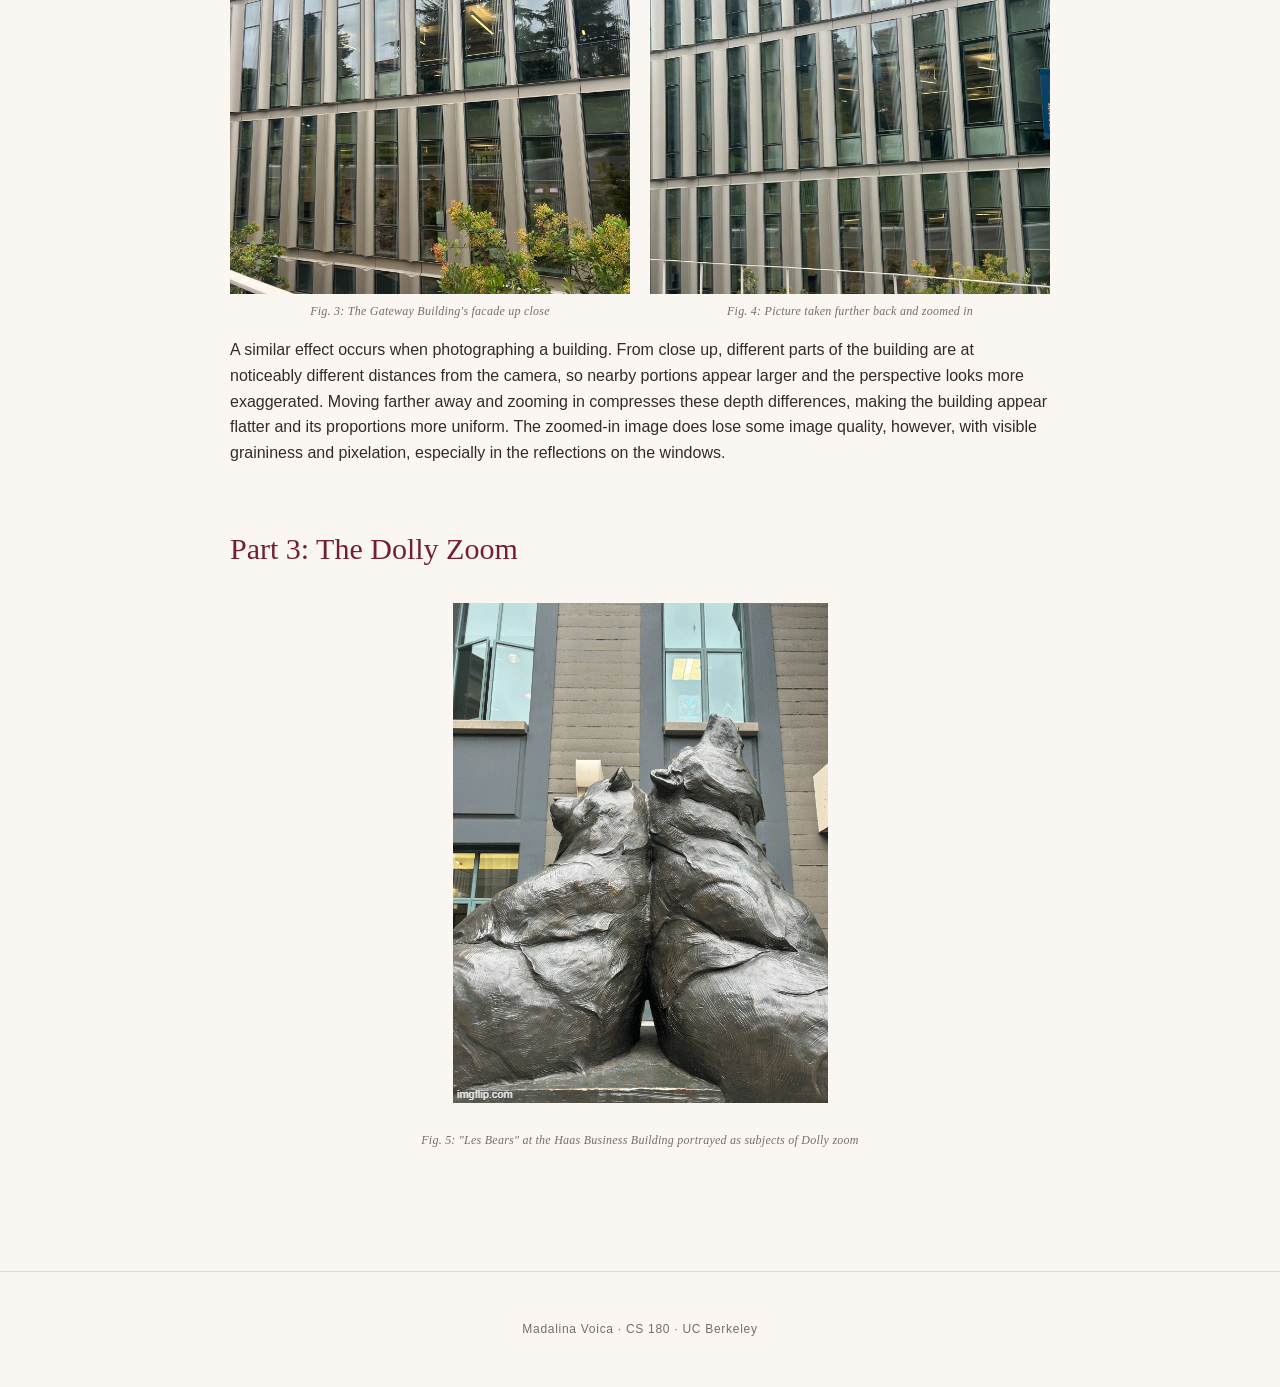
==== commit 0717bbc6: "Update index.html" ====
--- a/0/index.html
+++ b/0/index.html
@@ -36,7 +36,7 @@
         <div class="image-row">
             <figure>
               <img src="./images/face_up_close.jpeg" alt="Fig. 1: Up-close picture">
-              <figcaption>Fig. 1: Up-close picture</figcaption>
+              <figcaption>Fig. 1: Up-close picture of a friend</figcaption>
             </figure>
 
             <figure>
@@ -47,6 +47,15 @@
         </div>
 
         
+        <p>
+            In a close-up portrait, the camera is very close to the subject, so
+            differences in depth across the face become large relative to the camera
+            distance. Features closer to the camera, such as the nose, therefore appear
+            disproportionately larger than features farther away, creating perspective
+            distortion. Moving farther away reduces these relative depth differences,
+            and zooming in keeps the face approximately the same size in the image while
+            producing a flatter, more natural-looking perspective.
+        </p>
 
 
         <h2>Part 2: Architectural Perspective Compression</h2>
@@ -62,6 +71,16 @@
             </figure>
             
         </div>
+        <p>
+            A similar effect occurs when photographing a building. From close up,
+            different parts of the building are at noticeably different distances from
+            the camera, so nearby portions appear larger and the perspective looks more
+            exaggerated. Moving farther away and zooming in compresses these depth
+            differences, making the building appear flatter and its proportions more
+            uniform. The zoomed-in image does lose some image quality, however, with
+            visible graininess and pixelation, especially in the reflections on the
+            windows.
+        </p>
 
         <h2>Part 3: The Dolly Zoom</h2>
 
